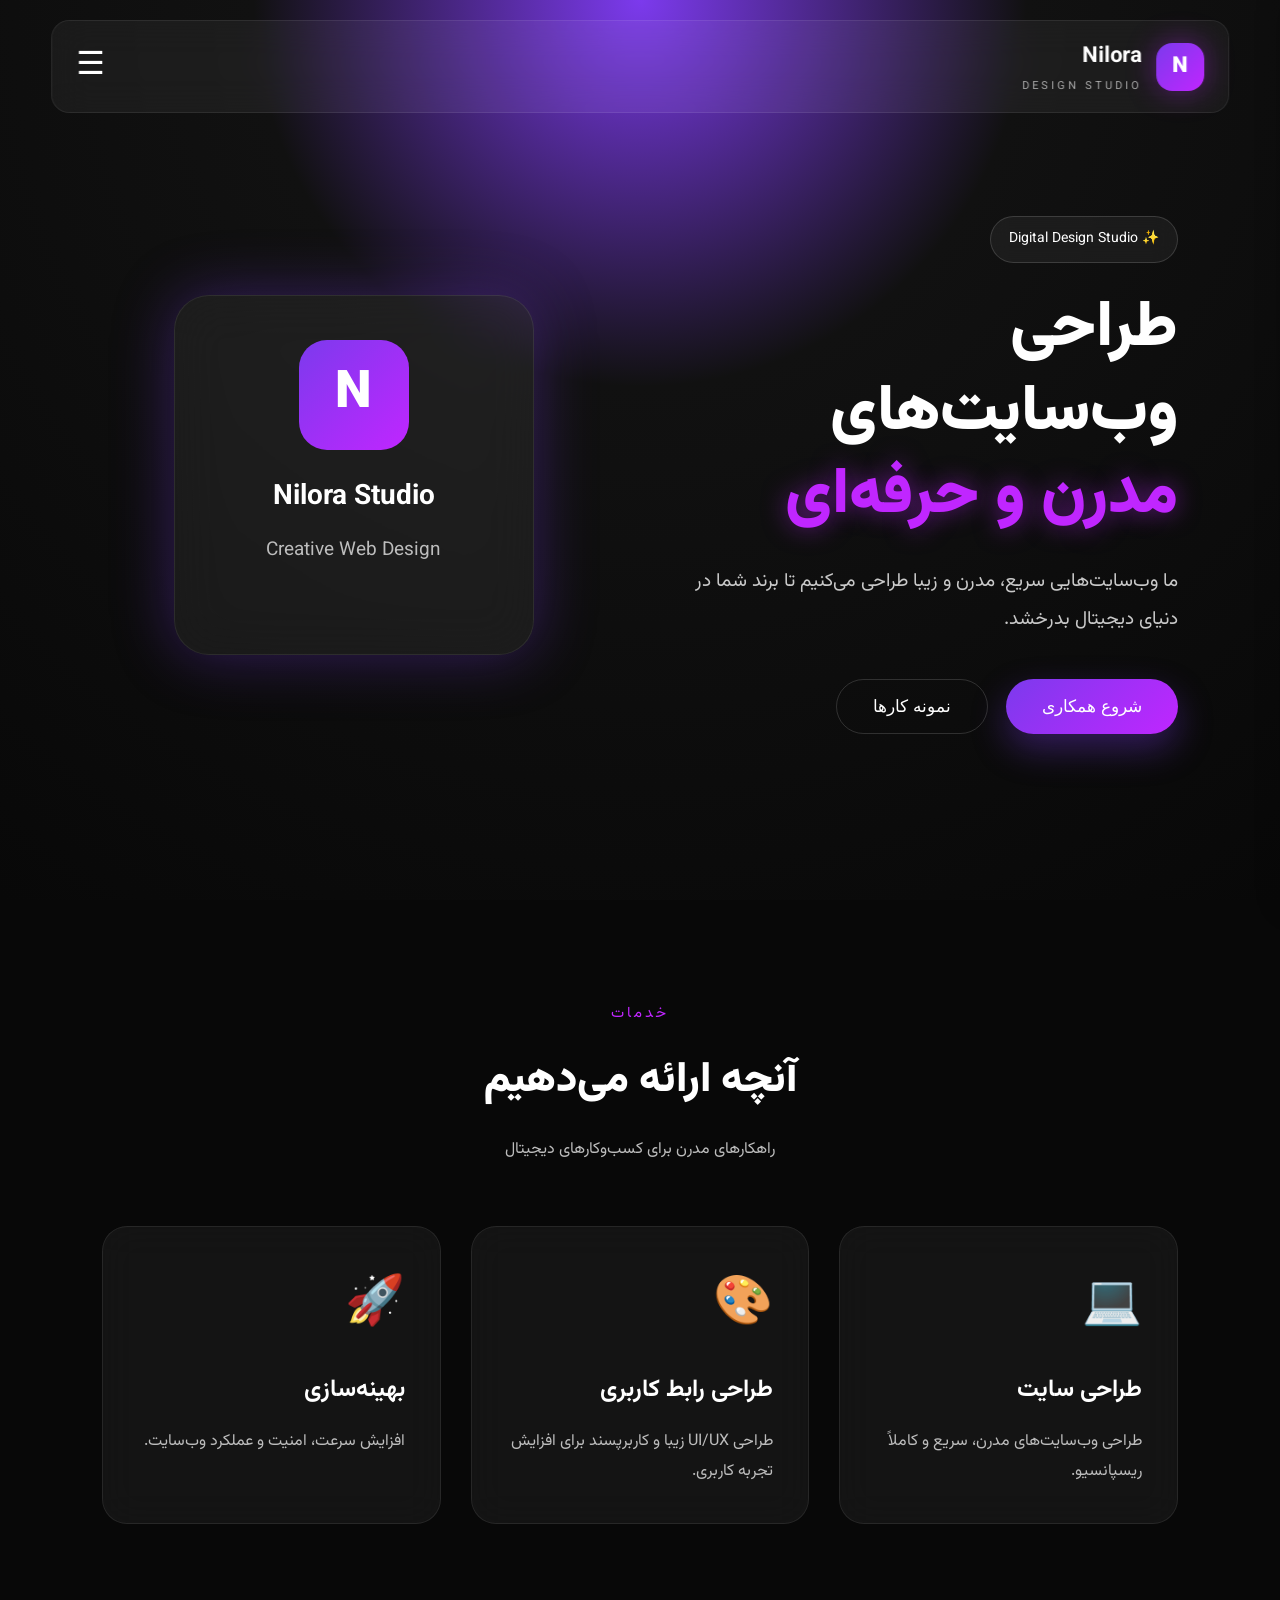
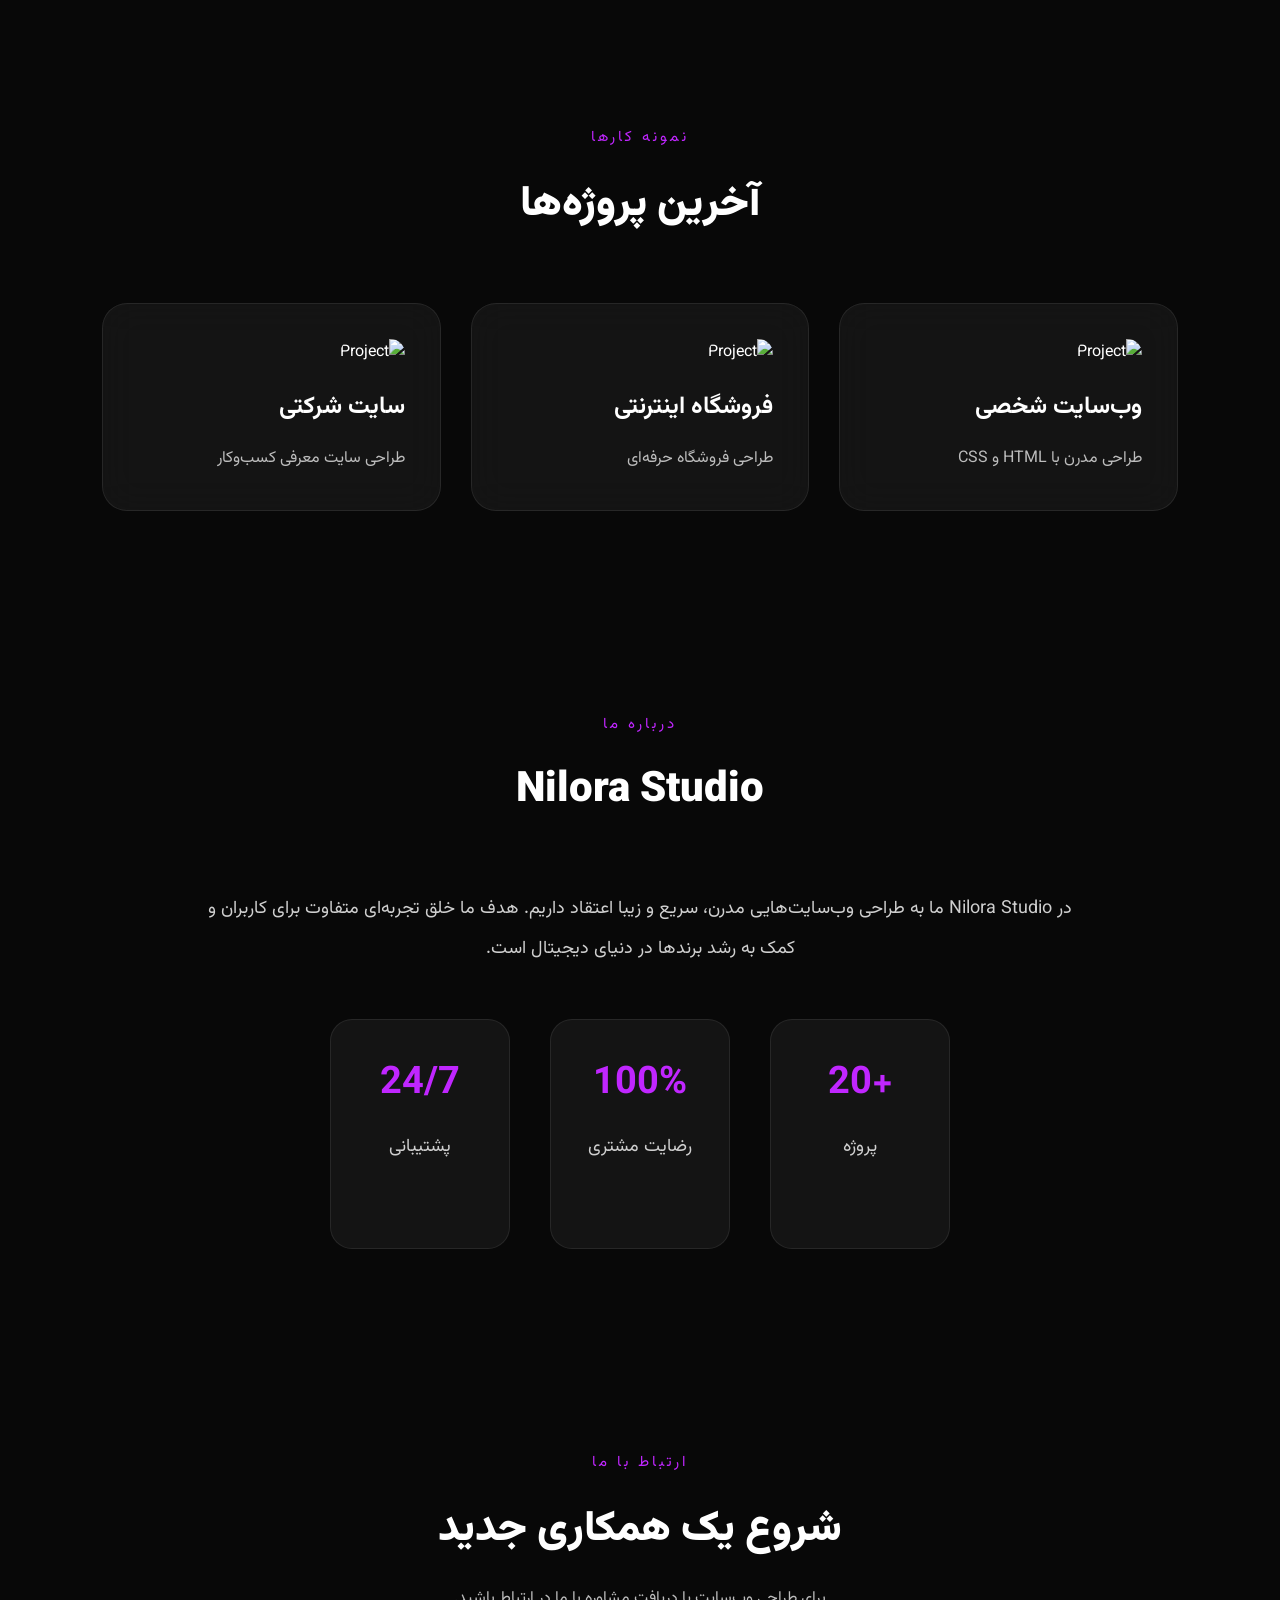
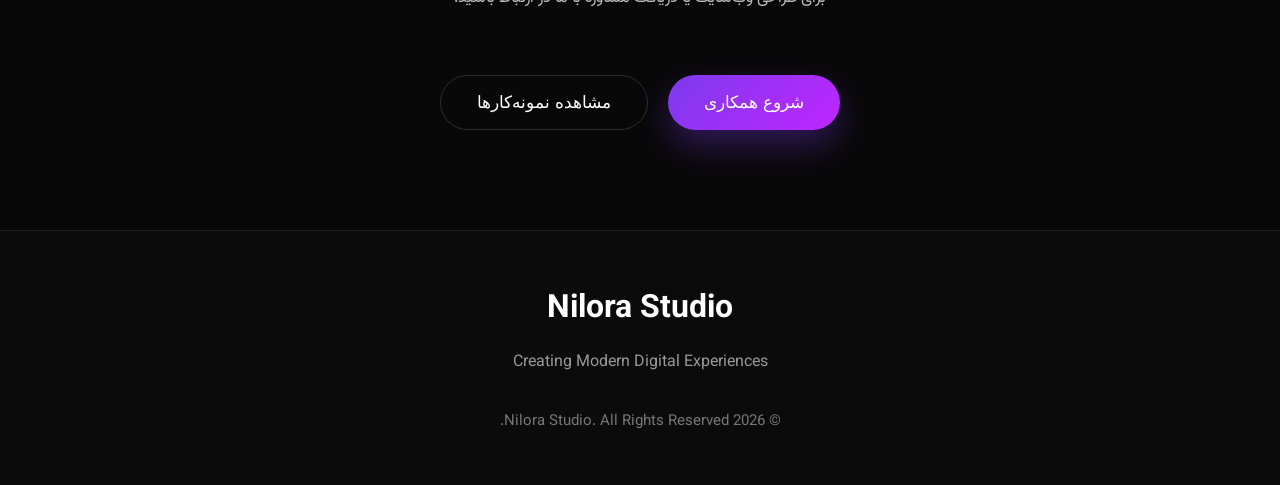
==== index.html @ bc7d7c1d "Add files via upload" ====
<!DOCTYPE html>
<html lang="fa" dir="rtl">

<head>

<meta charset="UTF-8">

<meta name="viewport"
content="width=device-width, initial-scale=1.0">

<title>Nilora Studio | Web Design</title>

<link rel="stylesheet" href="style.css">

<link rel="preconnect" href="https://fonts.googleapis.com">

<link rel="preconnect" href="https://fonts.gstatic.com" crossorigin>

<link href="https://fonts.googleapis.com/css2?family=Vazirmatn:wght@300;400;600;700;900&display=swap" rel="stylesheet">

</head>

<body>

<!--======================
HEADER
=======================-->

<header>

<nav class="navbar">

<div class="logo">

<div class="logo-icon">
N
</div>

<div class="logo-text">

<h2>Nilora</h2>

<p>Design Studio</p>

</div>

</div>

<div class="menu-btn"
onclick="openMenu()">

☰

</div>

</nav>

</header>

<!--======================
MENU
=======================-->

<div class="mobile-menu"
id="mobileMenu">

<div class="close-btn"
onclick="closeMenu()">

×

</div>

<a href="#home">
خانه
</a>

<a href="#services">
خدمات
</a>

<a href="#projects">
نمونه کارها
</a>

<a href="#about">
درباره ما
</a>

<a href="#contact">
تماس
</a>

</div>

<!--======================
HERO
=======================-->

<section
class="hero"
id="home">

<div class="hero-content">

<span class="hero-badge">

✨ Digital Design Studio

</span>

<h1>

طراحی وب‌سایت‌های

<span>

مدرن و حرفه‌ای

</span>

</h1>

<p>

ما وب‌سایت‌هایی سریع، مدرن و زیبا طراحی می‌کنیم تا برند شما در دنیای دیجیتال بدرخشد.

</p>

<div class="hero-buttons">

<button class="primary">

شروع همکاری

</button>

<button class="secondary">

نمونه کارها

</button>

</div>

</div>

<div class="hero-image">

<div class="glass-card">

<div class="glass-logo">

N

</div>

<h3>

Nilora Studio

</h3>

<p>

Creative Web Design

</p>

</div>

</div>

</section>

  <!--======================
SERVICES
=======================-->

<section id="services" class="services">

<div class="section-title">

<span>خدمات</span>

<h2>آنچه ارائه می‌دهیم</h2>

<p>
راهکارهای مدرن برای کسب‌وکارهای دیجیتال
</p>

</div>

<div class="cards">

<div class="card">

<div class="icon">💻</div>

<h3>طراحی سایت</h3>

<p>
طراحی وب‌سایت‌های مدرن، سریع و کاملاً ریسپانسیو.
</p>

</div>

<div class="card">

<div class="icon">🎨</div>

<h3>طراحی رابط کاربری</h3>

<p>
طراحی UI/UX زیبا و کاربرپسند برای افزایش تجربه کاربری.
</p>

</div>

<div class="card">

<div class="icon">🚀</div>

<h3>بهینه‌سازی</h3>

<p>
افزایش سرعت، امنیت و عملکرد وب‌سایت.
</p>

</div>

</div>

</section>

<!--======================
PROJECTS
=======================-->

<section id="projects" class="projects">

<div class="section-title">

<span>نمونه کارها</span>

<h2>آخرین پروژه‌ها</h2>

</div>

<div class="cards">

<div class="project">

<img src="images/project1.jpg" alt="Project">

<h3>وب‌سایت شخصی</h3>

<p>
طراحی مدرن با HTML و CSS
</p>

</div>

<div class="project">

<img src="images/project2.jpg" alt="Project">

<h3>فروشگاه اینترنتی</h3>

<p>
طراحی فروشگاه حرفه‌ای
</p>

</div>

<div class="project">

<img src="images/project3.jpg" alt="Project">

<h3>سایت شرکتی</h3>

<p>
طراحی سایت معرفی کسب‌وکار
</p>

</div>

</div>

</section>

  <!--======================
ABOUT
=======================-->

<section id="about" class="about">

<div class="section-title">

<span>درباره ما</span>

<h2>Nilora Studio</h2>

</div>

<div class="about-content">

<p>

در Nilora Studio ما به طراحی وب‌سایت‌هایی مدرن، سریع و زیبا اعتقاد داریم.
هدف ما خلق تجربه‌ای متفاوت برای کاربران و کمک به رشد برندها در دنیای دیجیتال است.

</p>

<div class="stats">

<div class="stat">

<h3>+20</h3>

<p>پروژه</p>

</div>

<div class="stat">

<h3>100%</h3>

<p>رضایت مشتری</p>

</div>

<div class="stat">

<h3>24/7</h3>

<p>پشتیبانی</p>

</div>

</div>

</div>

</section>

<!--======================
CONTACT
=======================-->

<section id="contact" class="contact">

<div class="section-title">

<span>ارتباط با ما</span>

<h2>شروع یک همکاری جدید</h2>

<p>

برای طراحی وب‌سایت یا دریافت مشاوره با ما در ارتباط باشید.

</p>

</div>

<div class="contact-buttons">

<button class="primary">

شروع همکاری

</button>

<button class="secondary">

مشاهده نمونه‌کارها

</button>

</div>

</section>

<footer>

<div class="footer-logo">

<h2>Nilora Studio</h2>

<p>

Creating Modern Digital Experiences

</p>

</div>

<p class="copyright">

© 2026 Nilora Studio. All Rights Reserved.

</p>

</footer>

<script src="script.js"></script>

</body>

</html>
---- style.css ----
/* ==========================
   GOOGLE FONT
========================== */

@import url('https://fonts.googleapis.com/css2?family=Vazirmatn:wght@300;400;500;700;900&display=swap');

/* ==========================
   RESET
========================== */

*{
margin:0;
padding:0;
box-sizing:border-box;
scroll-behavior:smooth;
}

body{

font-family:'Vazirmatn',sans-serif;

background:#080808;

color:#fff;

overflow-x:hidden;

line-height:1.8;

}

/* ==========================
   SCROLLBAR
========================== */

::-webkit-scrollbar{

width:10px;

}

::-webkit-scrollbar-track{

background:#111;

}

::-webkit-scrollbar-thumb{

background:#8b5cf6;

border-radius:20px;

}

/* ==========================
   LINKS
========================== */

a{

text-decoration:none;

color:white;

}

/* ==========================
   HEADER
========================== */

.navbar{

position:fixed;

top:20px;

left:50%;

transform:translateX(-50%);

width:92%;

padding:16px 24px;

display:flex;

justify-content:space-between;

align-items:center;

background:rgba(255,255,255,.05);

backdrop-filter:blur(18px);

border:1px solid rgba(255,255,255,.08);

border-radius:18px;

z-index:999;

transition:.4s;

}

.logo{

display:flex;

align-items:center;

gap:14px;

}

.logo-icon{

width:48px;

height:48px;

border-radius:16px;

background:linear-gradient(135deg,#7c3aed,#c026ff);

display:flex;

justify-content:center;

align-items:center;

font-size:22px;

font-weight:900;

box-shadow:0 0 30px rgba(192,38,255,.4);

}

.logo-text h2{

font-size:22px;

}

.logo-text p{

font-size:11px;

letter-spacing:3px;

color:#aaa;

text-transform:uppercase;

}

.menu-btn{

font-size:32px;

cursor:pointer;

transition:.3s;

}

.menu-btn:hover{

color:#c026ff;

transform:rotate(90deg);

}

/* ==========================
   MOBILE MENU
========================== */

.mobile-menu{

position:fixed;

top:0;

right:-280px;

width:260px;

height:100vh;

background:#111;

display:flex;

flex-direction:column;

padding-top:90px;

transition:.4s;

z-index:9999;

box-shadow:-10px 0 30px rgba(0,0,0,.4);

}

.mobile-menu a{

padding:18px 30px;

font-size:20px;

transition:.3s;

}

.mobile-menu a:hover{

background:#8b5cf6;

}

.close-btn{

position:absolute;

top:18px;

left:20px;

font-size:34px;

cursor:pointer;

}

/* ==========================
   HERO
========================== */

.hero{

min-height:100vh;

display:flex;

justify-content:space-between;

align-items:center;

padding:150px 8% 100px;

gap:70px;

background:
radial-gradient(circle at top,#7c3aed 0%,#111 35%,#080808 100%);

overflow:hidden;

}

.hero-content{

flex:1;

animation:fadeUp 1s ease;

}

.hero-badge{

display:inline-block;

padding:10px 18px;

border:1px solid rgba(255,255,255,.15);

border-radius:30px;

background:rgba(255,255,255,.05);

font-size:14px;

margin-bottom:25px;

backdrop-filter:blur(10px);

}

.hero h1{

font-size:64px;

font-weight:900;

line-height:1.3;

margin-bottom:25px;

}

.hero h1 span{

display:block;

color:#c026ff;

text-shadow:0 0 25px rgba(192,38,255,.5);

}

.hero p{

font-size:19px;

max-width:560px;

color:#c9c9c9;

margin-bottom:40px;

line-height:2;

}

.hero-buttons{

display:flex;

gap:18px;

flex-wrap:wrap;

}

.primary{

background:linear-gradient(135deg,#7c3aed,#c026ff);

padding:16px 36px;

border:none;

border-radius:40px;

color:white;

font-size:17px;

cursor:pointer;

transition:.35s;

box-shadow:0 15px 35px rgba(124,58,237,.35);

}

.primary:hover{

transform:translateY(-5px);

box-shadow:0 25px 45px rgba(124,58,237,.55);

}

.secondary{

background:transparent;

border:1px solid rgba(255,255,255,.15);

padding:16px 36px;

border-radius:40px;

color:white;

font-size:17px;

cursor:pointer;

transition:.35s;

}

.secondary:hover{

background:#ffffff10;

transform:translateY(-5px);

}

.hero-image{

flex:1;

display:flex;

justify-content:center;

align-items:center;

}

.glass-card{

width:360px;

height:360px;

border-radius:35px;

background:rgba(255,255,255,.06);

backdrop-filter:blur(25px);

border:1px solid rgba(255,255,255,.08);

display:flex;

flex-direction:column;

justify-content:center;

align-items:center;

box-shadow:0 0 60px rgba(124,58,237,.35);

transition:.5s;

}

.glass-card:hover{

transform:translateY(-12px) rotate(-2deg);

box-shadow:0 0 90px rgba(192,38,255,.55);

}

.glass-logo{

width:110px;

height:110px;

border-radius:28px;

display:flex;

justify-content:center;

align-items:center;

font-size:52px;

font-weight:900;

background:linear-gradient(135deg,#7c3aed,#c026ff);

margin-bottom:22px;

}

.glass-card h3{

font-size:28px;

margin-bottom:10px;

}

.glass-card p{

color:#bdbdbd;

}

/* ==========================
   SECTION TITLE
========================== */

section{

padding:100px 8%;

}

.section-title{

text-align:center;

margin-bottom:60px;

}

.section-title span{

color:#c026ff;

font-size:15px;

letter-spacing:3px;

text-transform:uppercase;

}

.section-title h2{

font-size:42px;

margin:15px 0;

font-weight:900;

}

.section-title p{

max-width:650px;

margin:auto;

color:#bdbdbd;

line-height:2;

}

/* ==========================
   CARDS
========================== */

.cards{

display:grid;

grid-template-columns:repeat(auto-fit,minmax(280px,1fr));

gap:30px;

}

.card,
.project{

background:rgba(255,255,255,.05);

border:1px solid rgba(255,255,255,.08);

backdrop-filter:blur(18px);

padding:35px;

border-radius:25px;

transition:.4s;

}

.card:hover,
.project:hover{

transform:translateY(-12px);

box-shadow:0 20px 50px rgba(124,58,237,.35);

}

.icon{

font-size:48px;

margin-bottom:20px;

}

.card h3,
.project h3{

margin-bottom:15px;

font-size:24px;

}

.card p,
.project p{

color:#bdbdbd;

line-height:1.9;

}

/* ==========================
   PROJECTS
========================== */

.project img{

width:100%;

height:220px;

object-fit:cover;

border-radius:18px;

margin-bottom:18px;

}

/* ==========================
   ABOUT
========================== */

.about-content{

max-width:900px;

margin:auto;

text-align:center;

}

.about-content p{

font-size:18px;

line-height:2.2;

color:#cfcfcf;

margin-bottom:50px;

}

.stats{

display:flex;

justify-content:center;

gap:40px;

flex-wrap:wrap;

}

.stat{

background:rgba(255,255,255,.05);

border:1px solid rgba(255,255,255,.08);

padding:30px;

border-radius:22px;

min-width:180px;

}

.stat h3{

font-size:38px;

color:#c026ff;

margin-bottom:10px;

}

/* ==========================
   CONTACT
========================== */

.contact{

text-align:center;

}

.contact-buttons{

display:flex;

justify-content:center;

gap:20px;

flex-wrap:wrap;

margin-top:40px;

}

/* ==========================
   FOOTER
========================== */

footer{

padding:50px 20px;

text-align:center;

background:#0b0b0b;

border-top:1px solid rgba(255,255,255,.08);

}

.footer-logo h2{

font-size:32px;

margin-bottom:10px;

}

.footer-logo p{

color:#999;

margin-bottom:30px;

}

.copyright{

color:#777;

font-size:15px;

}

/* ==========================
   ANIMATIONS
========================== */

@keyframes fadeUp{

0%{

opacity:0;

transform:translateY(60px);

}

100%{

opacity:1;

transform:translateY(0);

}

}

@keyframes float{

0%{

transform:translateY(0);

}

50%{

transform:translateY(-15px);

}

100%{

transform:translateY(0);

}

}

.glass-card{

animation:float 6s ease-in-out infinite;

}

.card,
.project,
.stat{

animation:fadeUp .8s ease;

}

/* ==========================
   RESPONSIVE
========================== */

@media (max-width:1024px){

.hero{

flex-direction:column;

text-align:center;

padding:150px 30px 80px;

}

.hero-content{

display:flex;

flex-direction:column;

align-items:center;

}

.hero h1{

font-size:48px;

}

.hero p{

max-width:650px;

}

.glass-card{

width:320px;

height:320px;

margin-top:40px;

}

}

@media (max-width:768px){

.navbar{

width:95%;

padding:14px 18px;

}

.logo-text h2{

font-size:18px;

}

.logo-text p{

font-size:10px;

letter-spacing:2px;

}

.hero{

padding:130px 20px 70px;

}

.hero h1{

font-size:36px;

line-height:1.5;

}

.hero p{

font-size:16px;

}

.hero-buttons{

flex-direction:column;

width:100%;

}

.primary,
.secondary{

width:100%;

}

.glass-card{

width:260px;

height:260px;

}

.glass-logo{

width:80px;

height:80px;

font-size:38px;

}

.section-title h2{

font-size:30px;

}

section{

padding:70px 20px;

}

.stats{

flex-direction:column;

align-items:center;

}

}

@media (max-width:480px){

.hero h1{

font-size:30px;

}

.hero-badge{

font-size:12px;

}

.hero p{

font-size:15px;

line-height:1.9;

}

.menu-btn{

font-size:28px;

}

}
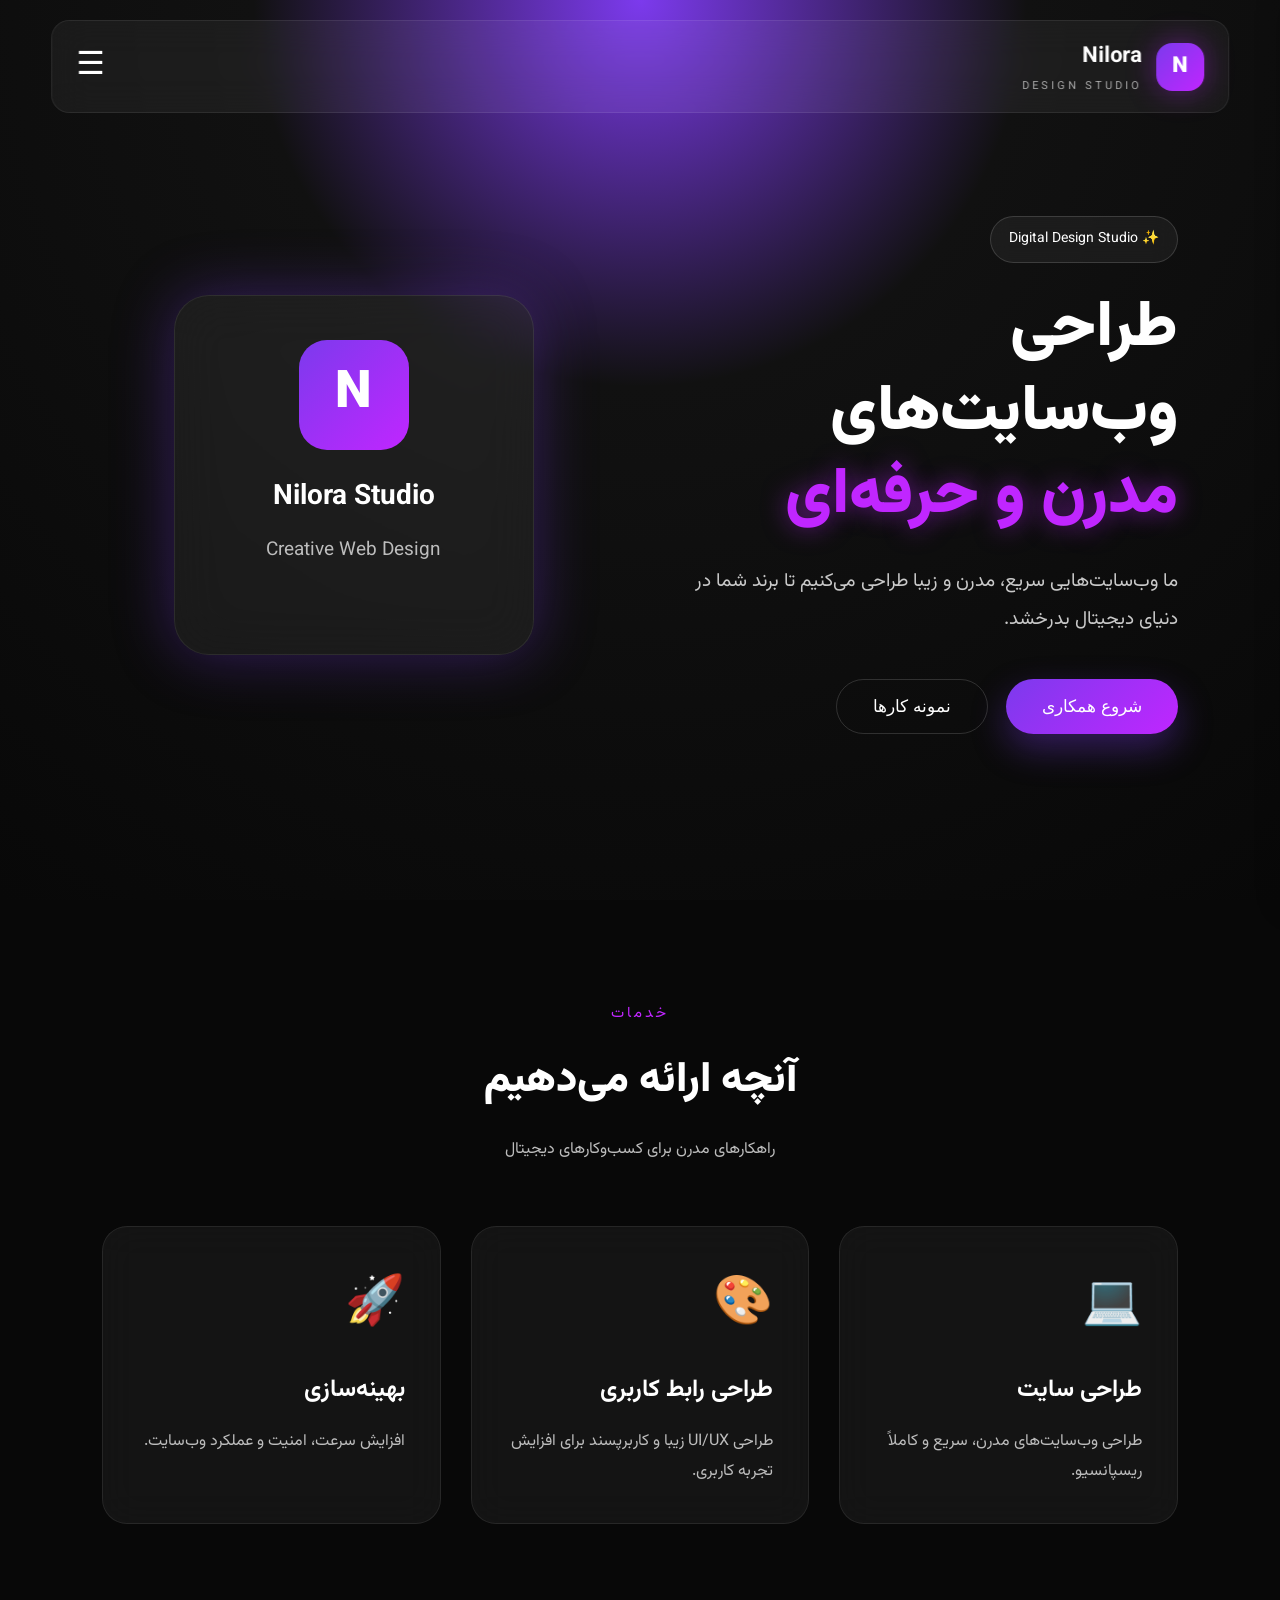
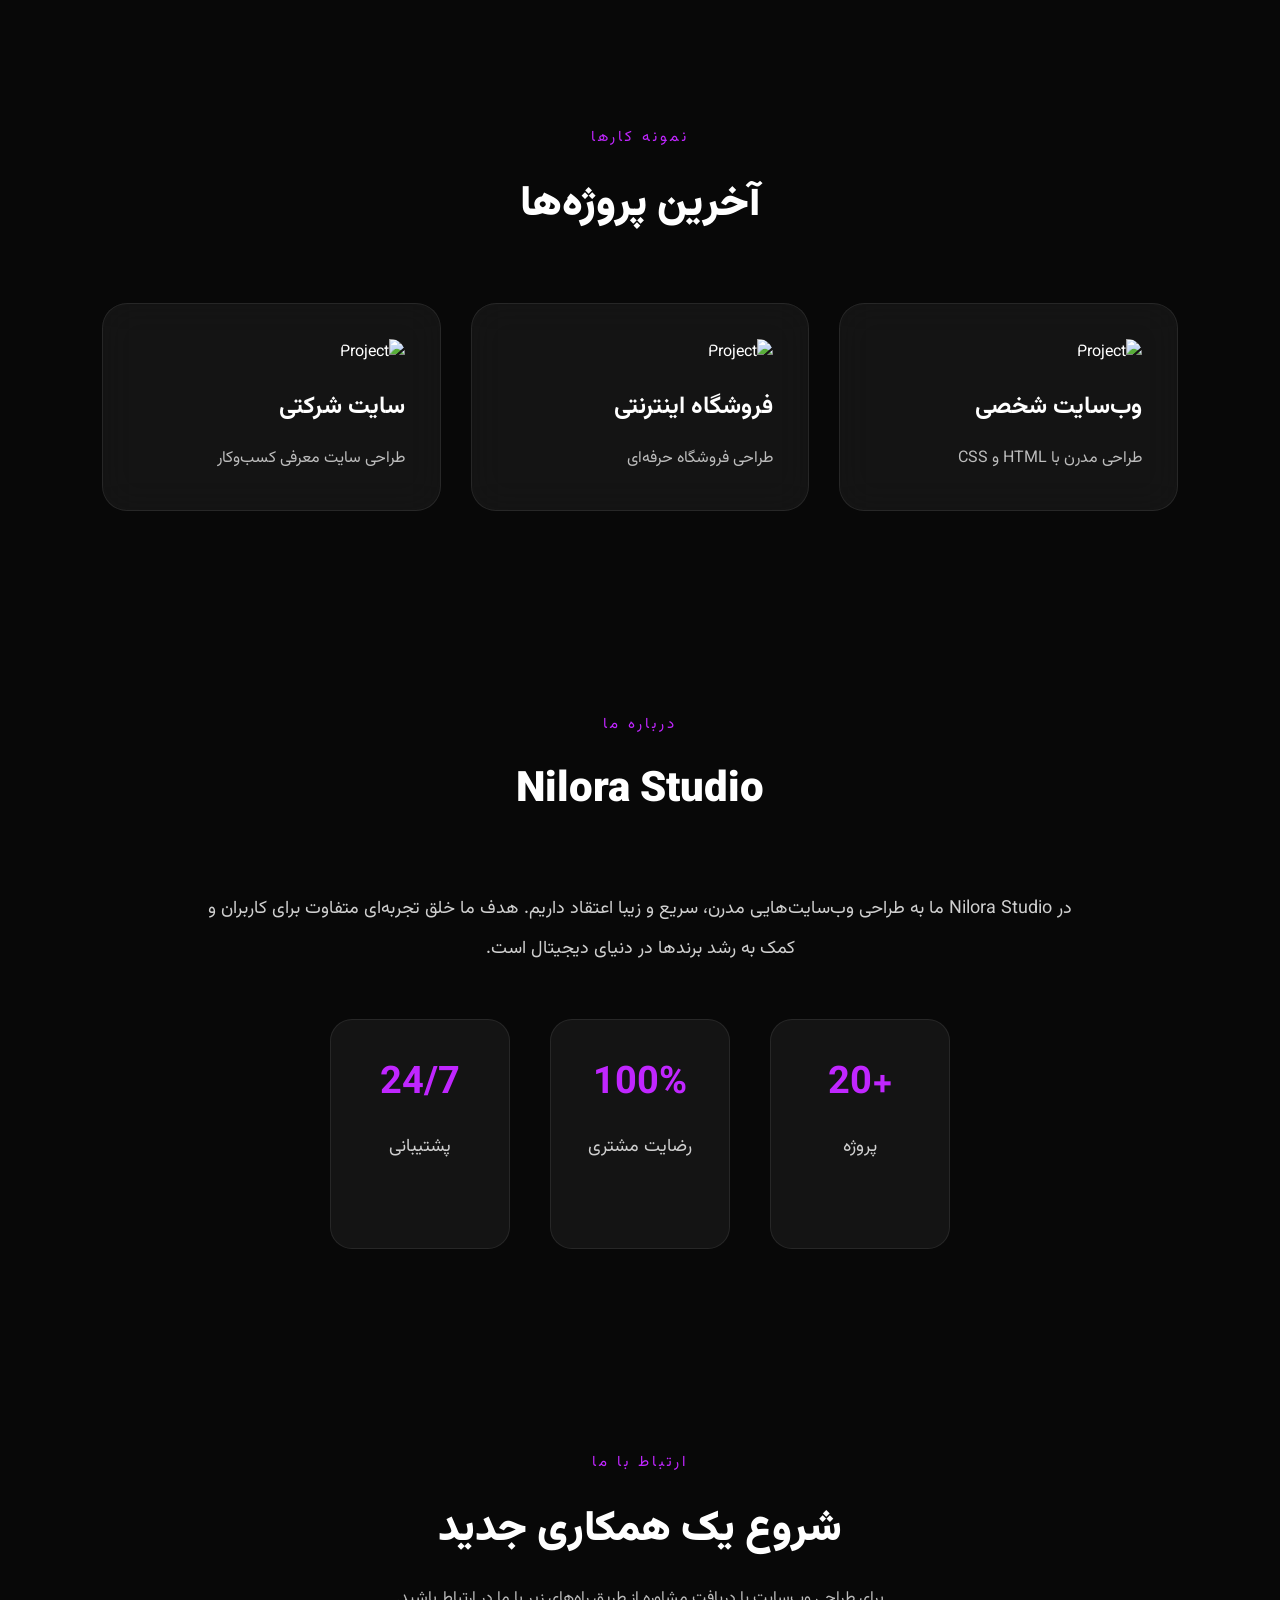
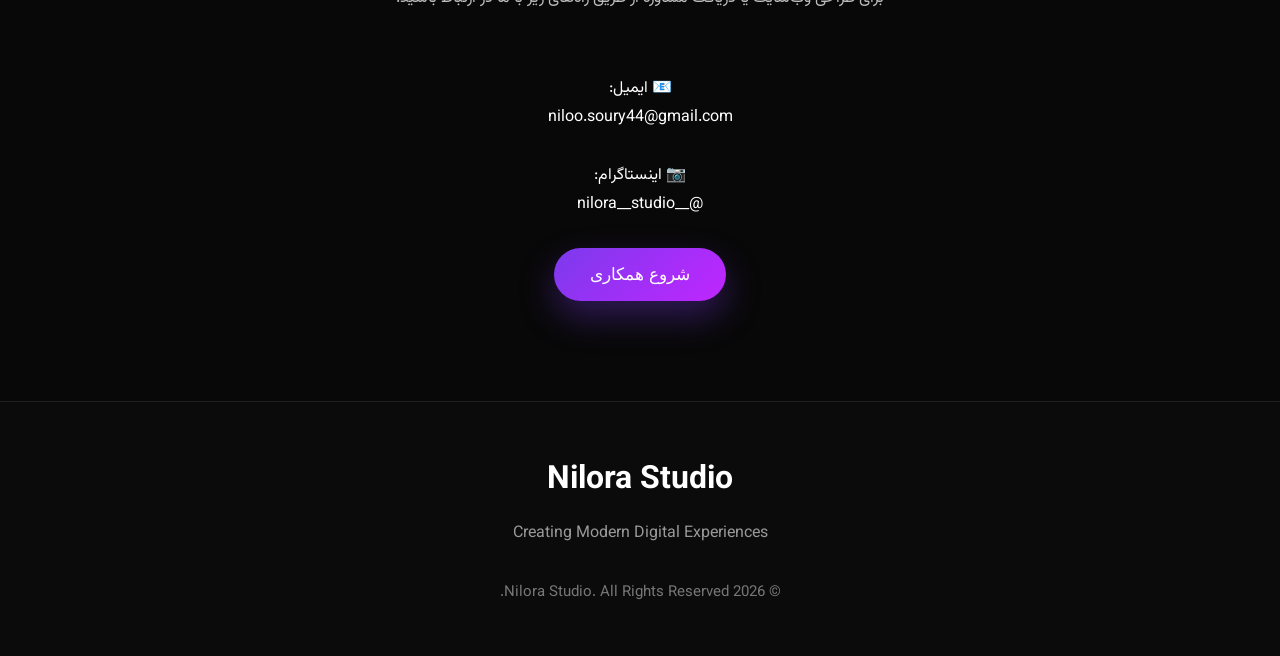
==== commit 930cae21: "Update index.html" ====
--- a/index.html
+++ b/index.html
@@ -357,27 +357,33 @@
 <h2>شروع یک همکاری جدید</h2>
 
 <p>
-
-برای طراحی وب‌سایت یا دریافت مشاوره با ما در ارتباط باشید.
-
-</p>
-
-</div>
-
-<div class="contact-buttons">
+برای طراحی وب‌سایت یا دریافت مشاوره از طریق راه‌های زیر با ما در ارتباط باشید.
+</p>
+
+</div>
+
+<div class="contact-info">
+
+<p>📧 ایمیل:</p>
+
+<a href="mailto:niloo.soury44@gmail.com">
+niloo.soury44@gmail.com
+</a>
+
+<br><br>
+
+<p>📷 اینستاگرام:</p>
+
+<a href="https://instagram.com/__nilora__studio" target="_blank">
+@__nilora__studio
+</a>
+
+<br><br>
 
 <button class="primary">
-
 شروع همکاری
-
 </button>
 
-<button class="secondary">
-
-مشاهده نمونه‌کارها
-
-</button>
-
 </div>
 
 </section>
@@ -408,4 +414,4 @@
 
 </body>
 
-</html>+</html>
